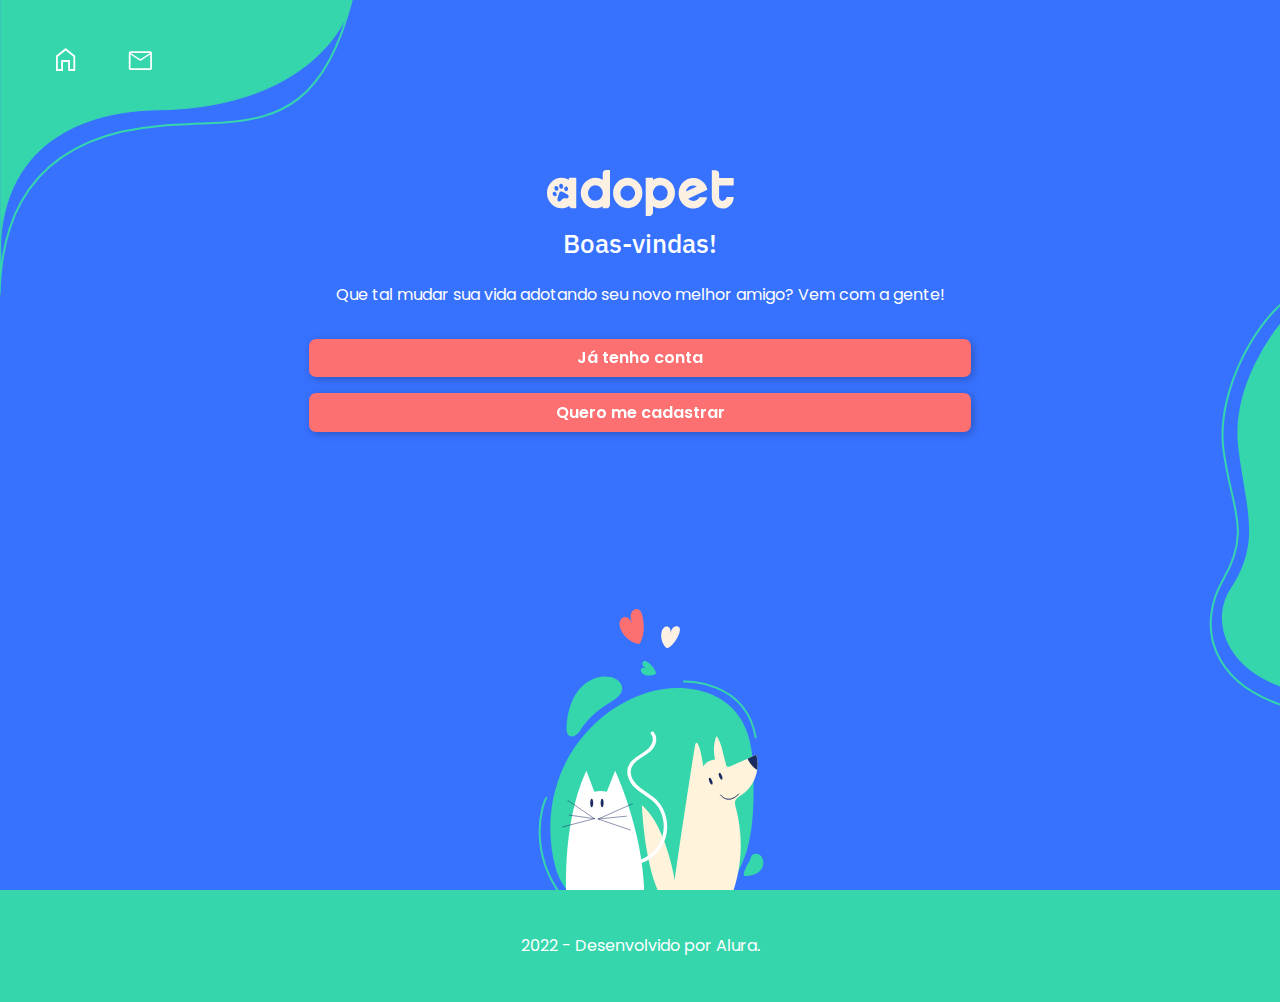
==== index.html @ 0fd8822e "adding project Adopet - non responsive - starting cadastro page" ====
<!DOCTYPE html>
<html lang="en">
<head>
    <meta charset="UTF-8">
    <meta http-equiv="X-UA-Compatible" content="IE=edge">
    <meta name="viewport" content="width=device-width, initial-scale=1.0">
    <link rel="stylesheet" href="styles/style.css">
    <link rel="stylesheet" href="./styles/root/reset.css">
    <link rel="preconnect" href="https://fonts.googleapis.com">
    <link rel="preconnect" href="https://fonts.gstatic.com" crossorigin>
    <link href="https://fonts.googleapis.com/css2?family=IBM+Plex+Sans:wght@300;400;500;600;700&display=swap" rel="stylesheet">
    <link href="https://fonts.googleapis.com/css2?family=Poppins:wght@300;400;500;600;700&display=swap" rel="stylesheet">

    
    <title>Adopet - Entre ou cadastre-se!</title>
</head>
<body class="blue-background">

    <header class="header">
        <div class="header__container">
            <img src="./assets/img/Casa.svg" alt="Ícone de Menu" class="header__image">
            <img src="./assets/img/Mensagens.svg" alt="Ícibe de Menu" class="header__image">
        </div>
        
    </header>

    <main class="content">
        <img src="./assets/img/Logo-Adopet.svg" alt="Logo do Adopet" class="content__image">
        <h1 class="content__title">Boas-vindas!</h1>
        <p class="content__text">Que tal mudar sua vida adotando seu novo melhor amigo? Vem com a gente!</p>
        
        <a href="#" class="content__link">Já tenho conta</a>
        <a href="./pages/cadastro.html" class="content__link">Quero me cadastrar</a>
          
    </main>
    <footer class="footer">
        <p class="footer__title">2022 - Desenvolvido por Alura.</p>
    </footer>
    



    
</body>
</html>
---- styles/style.css ----
@import url(/styles/root/root.css);

.blue-background{
    background-image: url(../assets/img/Forma\ 1.svg), url(../assets/img/Forma\ 2.svg), url(../assets/img/Ilustração\ 1.svg);
    background-repeat: no-repeat;
    background-position: top left, center right, bottom 5em center;;
    background-color: var(--light-blue);
    display: flex;
    flex-direction: column;
    color: var(--white);
}

/*main - description*/ 

.content{
    text-align: center;
    flex-grow: 1;
    height: 80vh;
}

.content__title{
    font-family: var(--font-title);
    font-weight: 500;
    font-size: 26px;
    line-height: 48px;
}
.content__text{
   line-height: 24px;
   padding: 1em 4em;
}

.content__link{
    display: block;
    background: var(--light-red);
    padding: 0.7em;
    width: 50%;
    margin: 1em auto;
    text-decoration: none;
    font-weight: 600;
    color: var(--white);
    border-radius: 7px;
    filter: drop-shadow(2px 2px 4px rgba(0, 0, 0, 0.25));
}
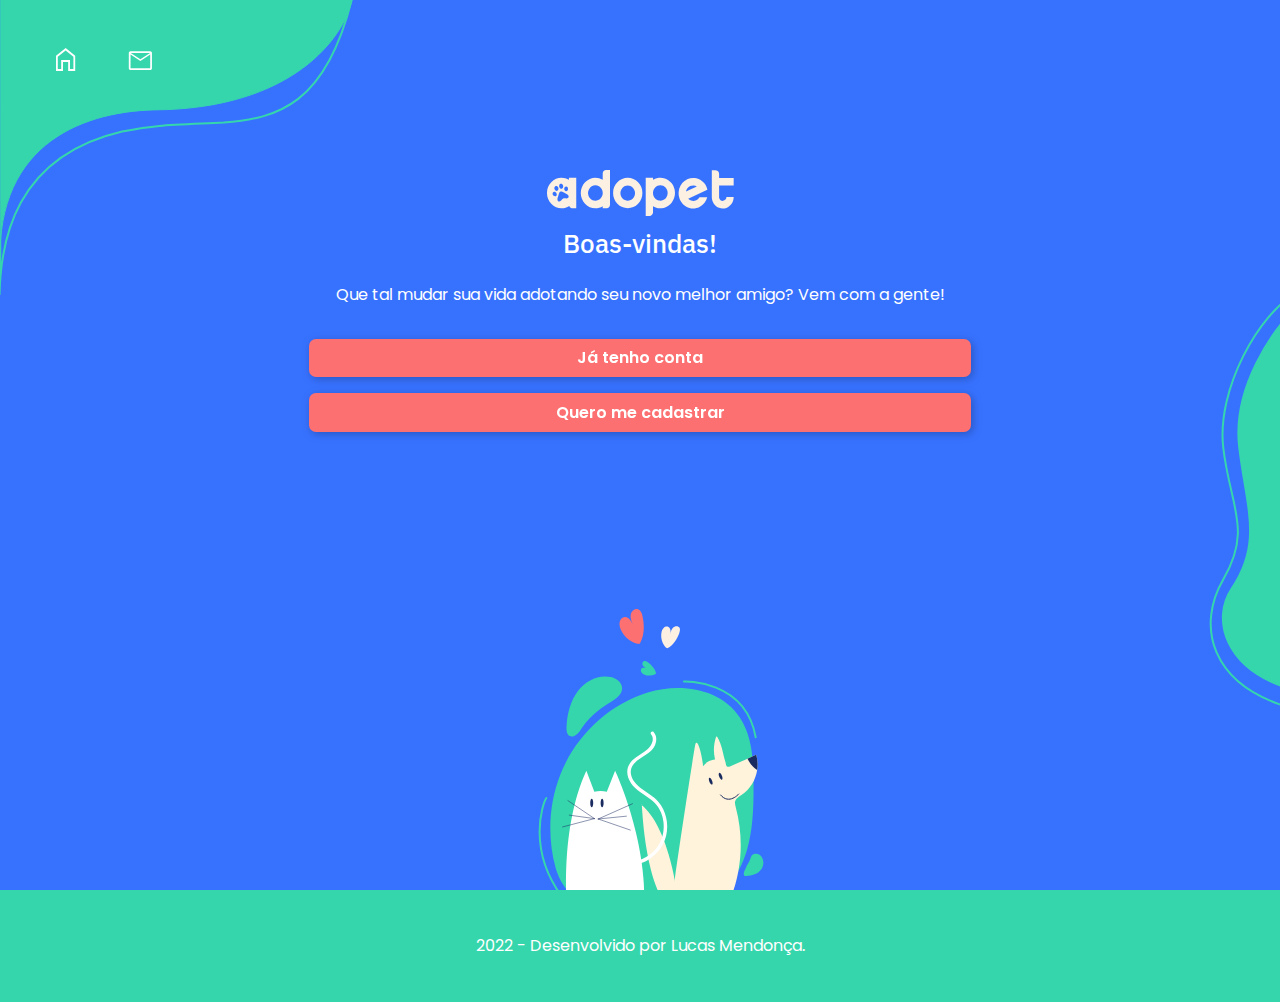
==== commit e97f024a: "ending login form and sign up form" ====
--- a/index.html
+++ b/index.html
@@ -29,12 +29,12 @@
         <h1 class="content__title">Boas-vindas!</h1>
         <p class="content__text">Que tal mudar sua vida adotando seu novo melhor amigo? Vem com a gente!</p>
         
-        <a href="#" class="content__link">Já tenho conta</a>
+        <a href="./pages/login.html" class="content__link">Já tenho conta</a>
         <a href="./pages/cadastro.html" class="content__link">Quero me cadastrar</a>
           
     </main>
     <footer class="footer">
-        <p class="footer__title">2022 - Desenvolvido por Alura.</p>
+        <p class="footer__title">2022 - Desenvolvido por Lucas Mendonça.</p>
     </footer>
     
 
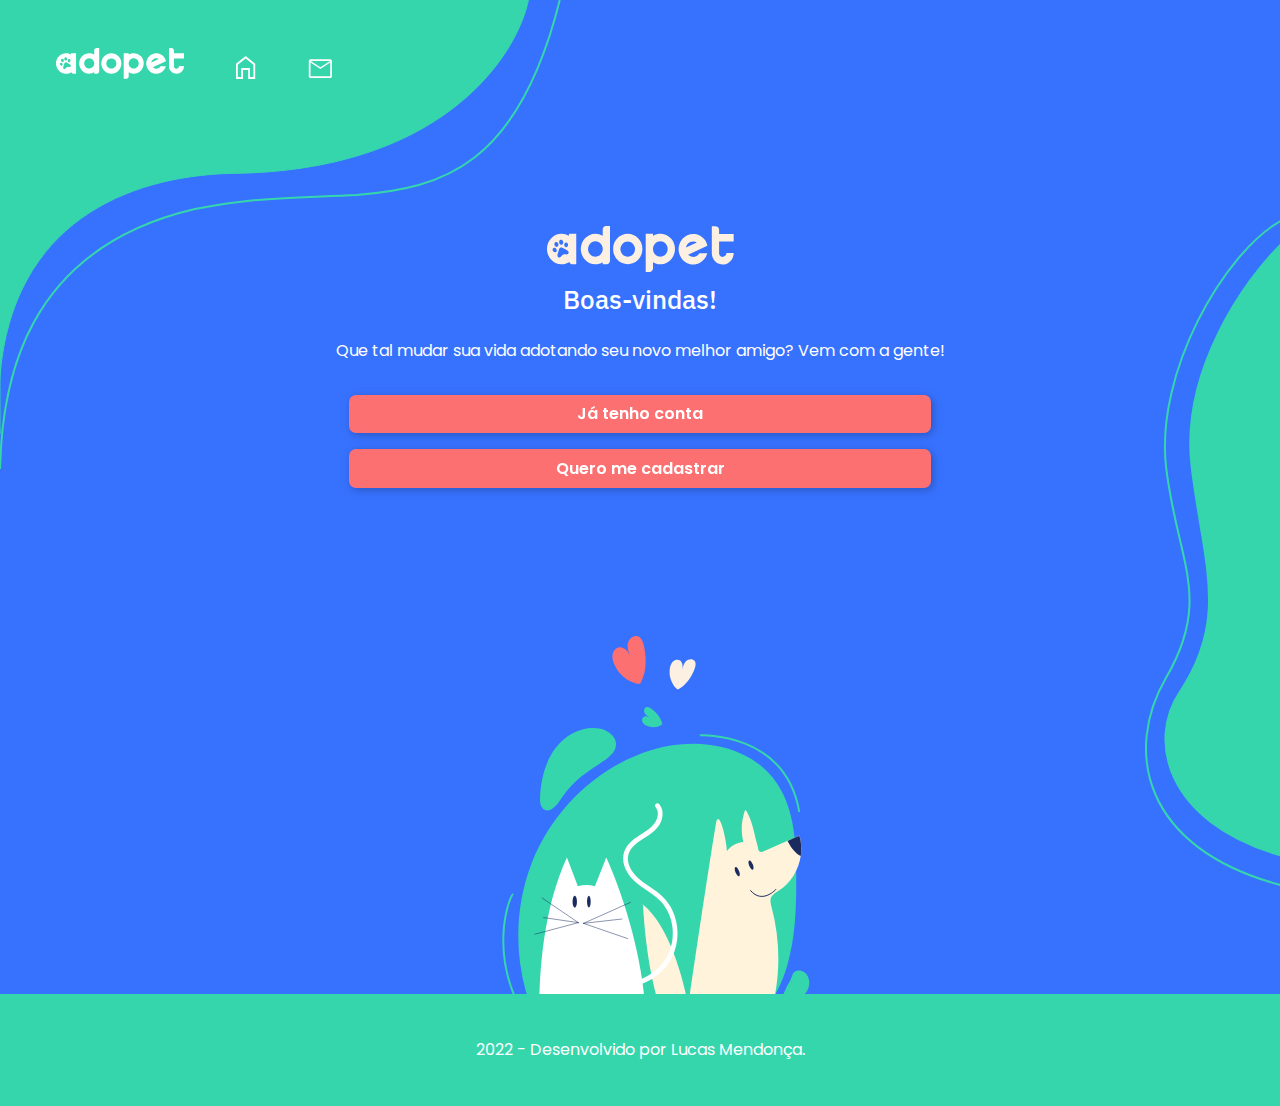
==== commit fe0a5cd7: "application responsive in 1024px" ====
--- a/index.html
+++ b/index.html
@@ -5,6 +5,7 @@
     <meta http-equiv="X-UA-Compatible" content="IE=edge">
     <meta name="viewport" content="width=device-width, initial-scale=1.0">
     <link rel="stylesheet" href="styles/style.css">
+    <link rel="stylesheet" href="./styles/root/root.css">
     <link rel="stylesheet" href="./styles/root/reset.css">
     <link rel="preconnect" href="https://fonts.googleapis.com">
     <link rel="preconnect" href="https://fonts.gstatic.com" crossorigin>
@@ -18,6 +19,7 @@
 
     <header class="header">
         <div class="header__container">
+            <img src="./assets/img/white-logo.svg" alt="" class="header__logo header__image">
             <img src="./assets/img/Casa.svg" alt="Ícone de Menu" class="header__image">
             <img src="./assets/img/Mensagens.svg" alt="Ícibe de Menu" class="header__image">
         </div>
--- a/styles/style.css
+++ b/styles/style.css
@@ -10,7 +10,9 @@
     color: var(--white);
 }
 
-/*main - description*/ 
+.header__logo{
+    display: none;
+}
 
 .content{
     text-align: center;
@@ -41,9 +43,26 @@
     border-radius: 7px;
     filter: drop-shadow(2px 2px 4px rgba(0, 0, 0, 0.25));
 }
+.content__link:hover{
+    font-size: 18px;
+    transition: 200ms;
+}
+
+@media screen and (min-width: 1024px) {
+
+    .content{
+        margin:3em 5em;
+    }
+
+    .blue-background{
+        background-image: url(../assets/img/forma1-tablet.svg), url(../assets/img/forma2-tablet.svg), url(../assets/img/draw-tablet.svg);
+        background-position: top left, center right, bottom 3em center;;
+    }
+    
+    
+}
 
 
 
 
 
-
--- a/styles/root/root.css
+++ b/styles/root/root.css
@@ -0,0 +1,68 @@
+:root{
+    --light-blue: #3772FF;
+    --light-green: #36D6AD;
+    --light-red: #FC7071;
+    --white: #FFFFFF;
+    --grey: #737380;
+    --light-grey: #BCBCBC;
+    --grey-form: #F7F7F7;
+    --font-title: 'IBM Plex Sans', sans-serif;
+    --main-font: 'Poppins';
+}
+
+body{
+    background-image: url(../../assets/img/Forma\ 1.svg), url(../../assets/img/forma-esquerda.svg);
+    background-repeat: no-repeat;
+    background-position: top left, bottom 10em left;
+    font-family: var(--main-font);
+    font-weight: 400;
+    font-size: 16px;
+    min-height: 100vh;
+}
+
+.header__logo{
+    display: none;
+}
+
+/*header */
+
+.header{
+    padding: 3em 2em;
+    display: flex;
+    justify-content: space-between;
+    margin-bottom: 3em;
+}
+
+.header__image{
+    margin: 0 1.5em;
+
+}
+
+/*footer*/
+
+.footer{
+    background-color: var(--light-green);
+    padding: 3em;
+    text-align: center;
+
+}
+
+@media screen and (min-width: 1024px){
+
+    body{
+        background-image: url(../../assets/img/forma1-tablet.svg), url(../../assets/img/forma-direita_tablet.svg);
+        background-position: top left, bottom 18em right;
+        min-height: 120vh;
+    }
+
+    .header__logo{
+        display: inline;
+    }
+
+    .footer{
+        background-color: var(--light-green);
+        padding: 3em;
+        text-align: center;
+    
+    }
+}